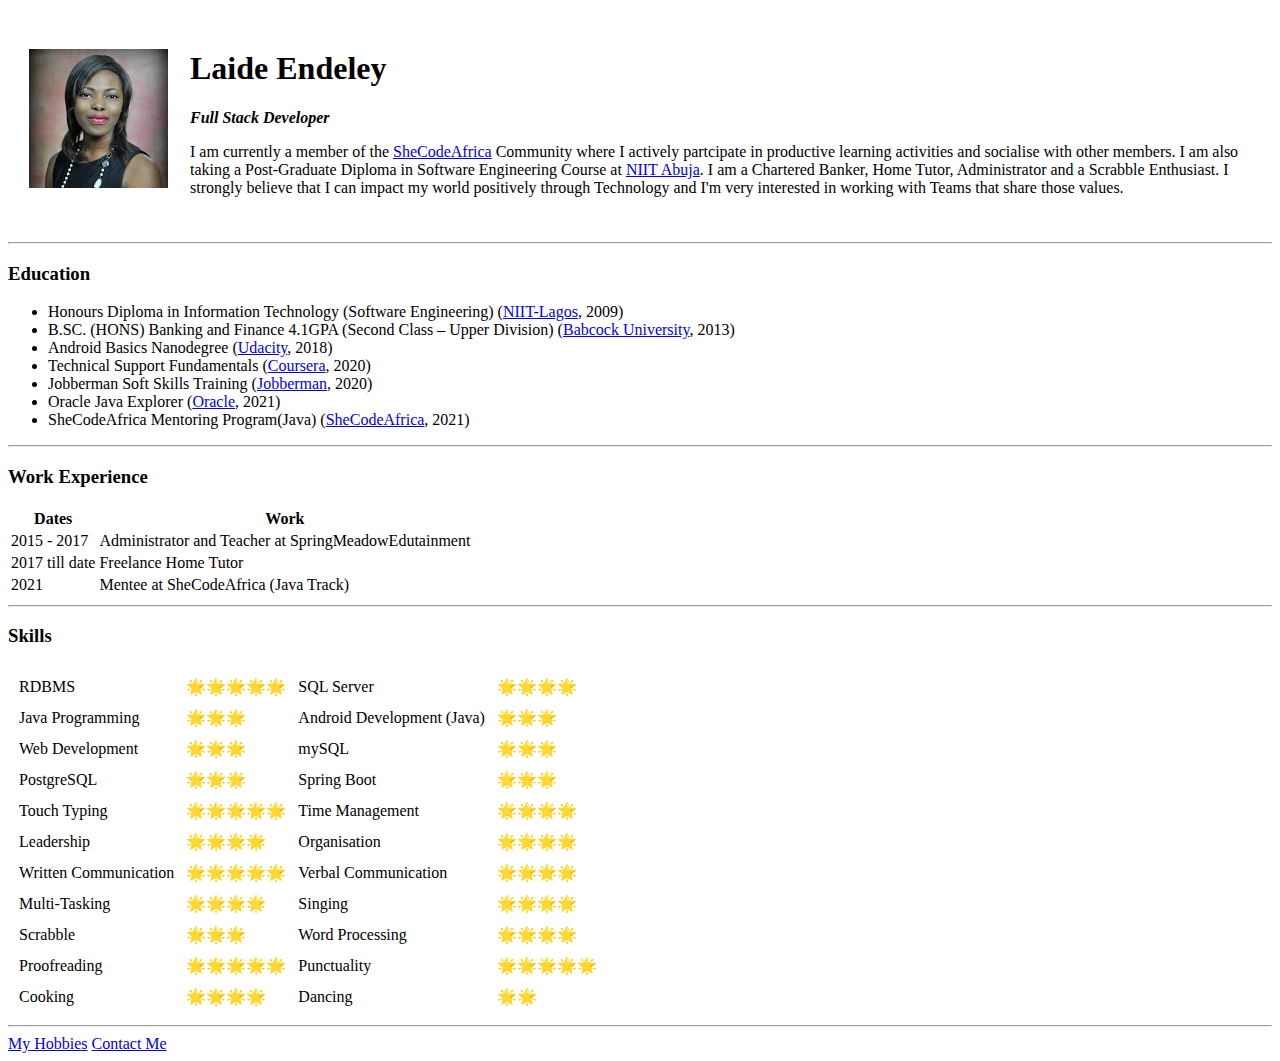
==== index.html @ f470baea "Added initial resume website files" ====
<!DOCTYPE html>
<html lang="en">

<head>
    <meta charset="UTF-8">
    <meta http-equiv="X-UA-Compatible" content="IE=edge">
    <meta name="viewport" content="width=device-width, initial-scale=1.0">
    <meta
        description="This is Laide Endeley's Personal Website where you can find relevant and up-to-date information about her.">
    <meta author="Laide Endeley">
    <title>Laide's Personal Site</title>
</head>

<body>
    <table cellspacing="20px">
        <tr>
            <td><img src="images/laide-profile-picture.jpeg" alt="laide profile picture"></td>
            <td><h1>Laide Endeley</h1>
                <!-- It's better to use <em> instead of <i> for italicising text
                    because <em> confers more meaning. Also, it's better to use <strong> instead of <b> (bold). -->
                <p><strong><em>Full Stack Developer</em></strong></p>
                <p>I am currently a member of the <a href="https://www.shecodeafrica.org/">SheCodeAfrica</a> Community where I
                    actively partcipate in productive learning activities and socialise with other members. I am also taking a
                    Post-Graduate Diploma in Software Engineering Course at <a href="https://niitabuja.com/">NIIT Abuja</a>. I am a
                    Chartered Banker, Home Tutor, Administrator and a Scrabble Enthusiast. I strongly believe that I can impact my
                    world positively through Technology and I'm very interested in working with Teams that share those values.</p>
                </td>
        </tr>
    </table>
    <hr>
    <h3>Education</h3>
    <ul>
        <li>Honours Diploma in Information Technology (Software Engineering) (<a
                href="https://niitfortesoft.com/">NIIT-Lagos</a>, 2009)</li>
        <li>B.SC. (HONS) Banking and Finance 4.1GPA (Second Class – Upper Division) (<a
                href="https://babcock.edu.ng/">Babcock University</a>, 2013)</li>
        <li>Android Basics Nanodegree (<a href="https://www.udacity.com/">Udacity</a>, 2018)</li>
        <li>Technical Support Fundamentals (<a href="https://www.coursera.org/">Coursera</a>, 2020)</li>
        <li>Jobberman Soft Skills Training (<a href="https://www.jobberman.com/">Jobberman</a>, 2020)</li>
        <li>Oracle Java Explorer (<a
                href="https://learn.oracle.com/ols/learning-path/java-explorer/40805/79726">Oracle</a>, 2021)</li>
        <li>SheCodeAfrica Mentoring Program(Java) (<a href="https://www.shecodeafrica.org/">SheCodeAfrica</a>, 2021)
        </li>
    </ul>
    <hr>
    <h3>Work Experience</h3>
    <table>
        <thead>
            <tr>
                <th>Dates</th>
                <th>Work</th>
            </tr>
        </thead>
        <tbody>
            <tr>
                <td>2015 - 2017</td>
                <td>Administrator and Teacher at SpringMeadowEdutainment</td>
            </tr>
            <tr>
                <td>2017 till date</td>
                <td>Freelance Home Tutor</td>
            </tr>
            <tr>
                <td>2021</td>
                <td>Mentee at SheCodeAfrica (Java Track)</td>
            </tr>
        </tbody>
        <tfoot></tfoot>
    </table>
    <hr>
    <h3>Skills</h3>
    <table cellspacing="10px">
        <tr>
            <td>RDBMS</td>
            <td>🌟🌟🌟🌟🌟</td>
            <td>SQL Server</td>
            <td>🌟🌟🌟🌟</td>
        </tr>
        <tr>
            <td>Java Programming</td>
            <td>🌟🌟🌟</td>
            <td>Android Development (Java)</td>
            <td>🌟🌟🌟</td>
        </tr>
        <tr>
            <td>Web Development</td>
            <td>🌟🌟🌟</td>
            <td>mySQL</td>
            <td>🌟🌟🌟</td>
        </tr>
        <tr>
            <td>PostgreSQL</td>
            <td>🌟🌟🌟</td>
            <td>Spring Boot</td>
            <td>🌟🌟🌟</td>
        </tr>
        <tr>
            <td>Touch Typing</td>
            <td>🌟🌟🌟🌟🌟</td>
            <td>Time Management</td>
            <td>🌟🌟🌟🌟</td>
        </tr>
        <tr>
            <td>Leadership</td>
            <td>🌟🌟🌟🌟</td>
            <td>Organisation</td>
            <td>🌟🌟🌟🌟</td>
        </tr>
        <tr>
            <td>Written Communication</td>
            <td>🌟🌟🌟🌟🌟</td>
            <td>Verbal Communication</td>
            <td>🌟🌟🌟🌟</td>
        </tr>
        <tr>
            <td>Multi-Tasking</td>
            <td>🌟🌟🌟🌟</td>
            <td>Singing</td>
            <td>🌟🌟🌟🌟</td>
        </tr>
        <tr>
            <td>Scrabble</td>
            <td>🌟🌟🌟</td>
            <td>Word Processing</td>
            <td>🌟🌟🌟🌟</td>
        </tr>
        <tr>
            <td>Proofreading</td>
            <td>🌟🌟🌟🌟🌟</td>
            <td>Punctuality</td>
            <td>🌟🌟🌟🌟🌟</td>
        </tr>
        <tr>
            <td>Cooking</td>
            <td>🌟🌟🌟🌟</td>
            <td>Dancing</td>
            <td>🌟🌟</td>
        </tr>
    </table>
    <hr>
    <!-- the download attribute makes this link automatically downloaded. it doesnt work :( -->
    <a href="hobbies.html">My Hobbies</a>
    <a href="contact-me.html">Contact Me</a>
</body>

</html>
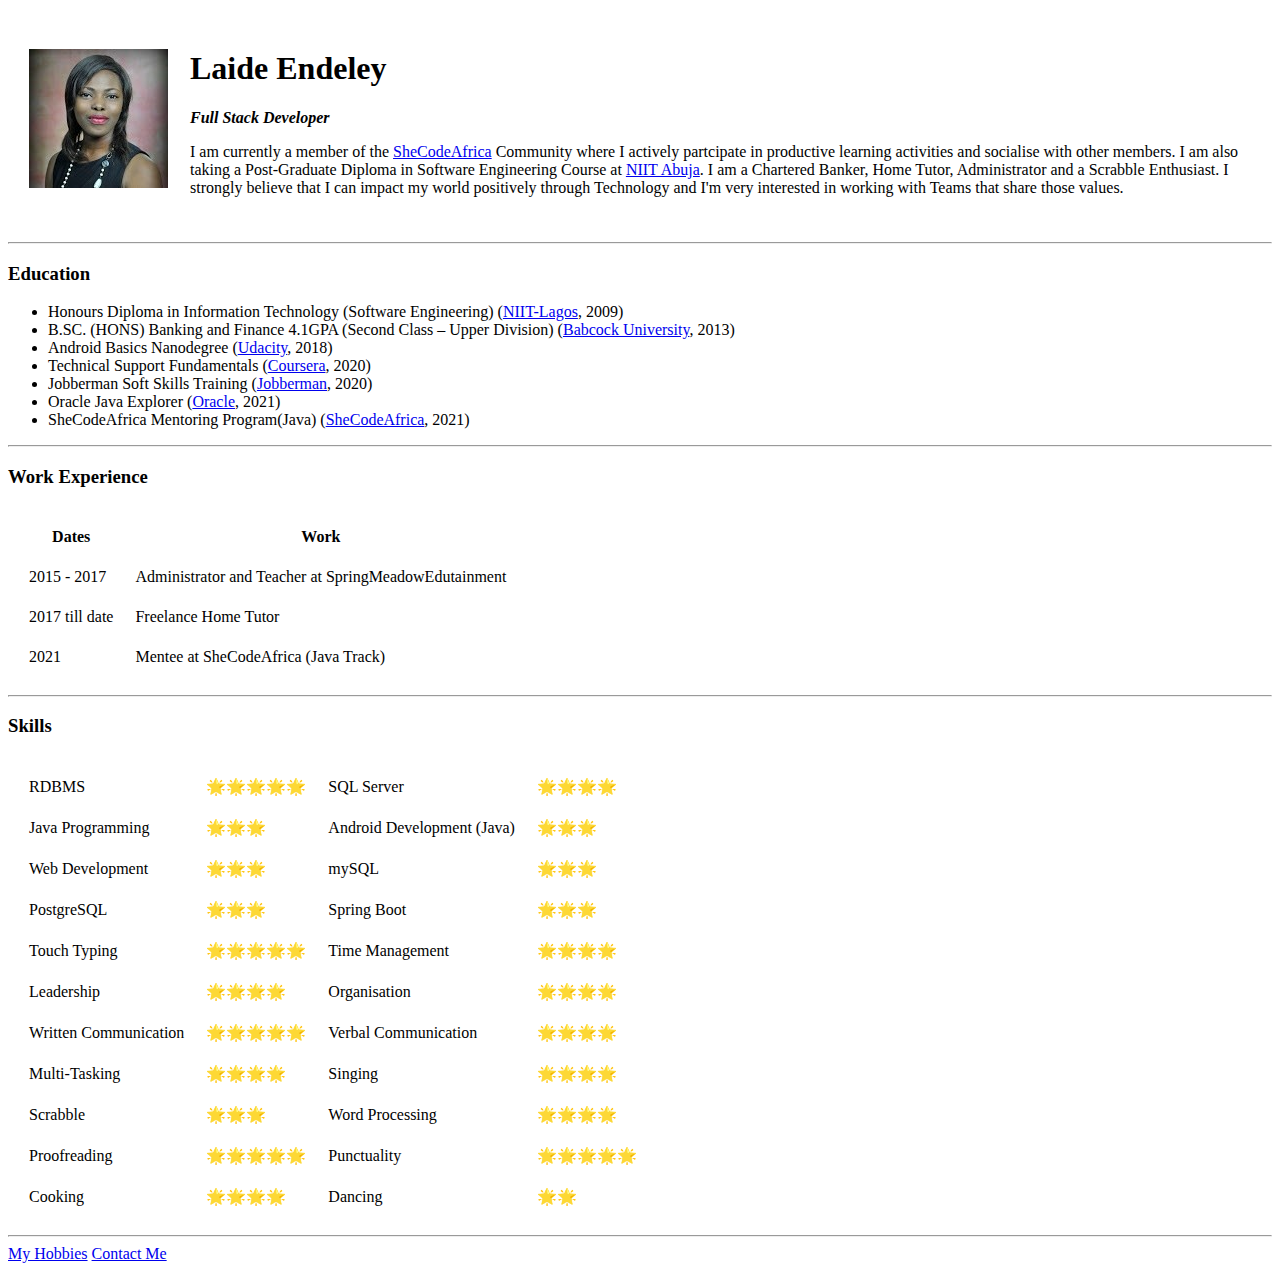
==== commit 312f98eb: "Made slight change to tables on homepage" ====
--- a/index.html
+++ b/index.html
@@ -44,7 +44,7 @@
     </ul>
     <hr>
     <h3>Work Experience</h3>
-    <table>
+    <table cellspacing="20px">
         <thead>
             <tr>
                 <th>Dates</th>
@@ -69,7 +69,7 @@
     </table>
     <hr>
     <h3>Skills</h3>
-    <table cellspacing="10px">
+    <table cellspacing="20px">
         <tr>
             <td>RDBMS</td>
             <td>🌟🌟🌟🌟🌟</td>
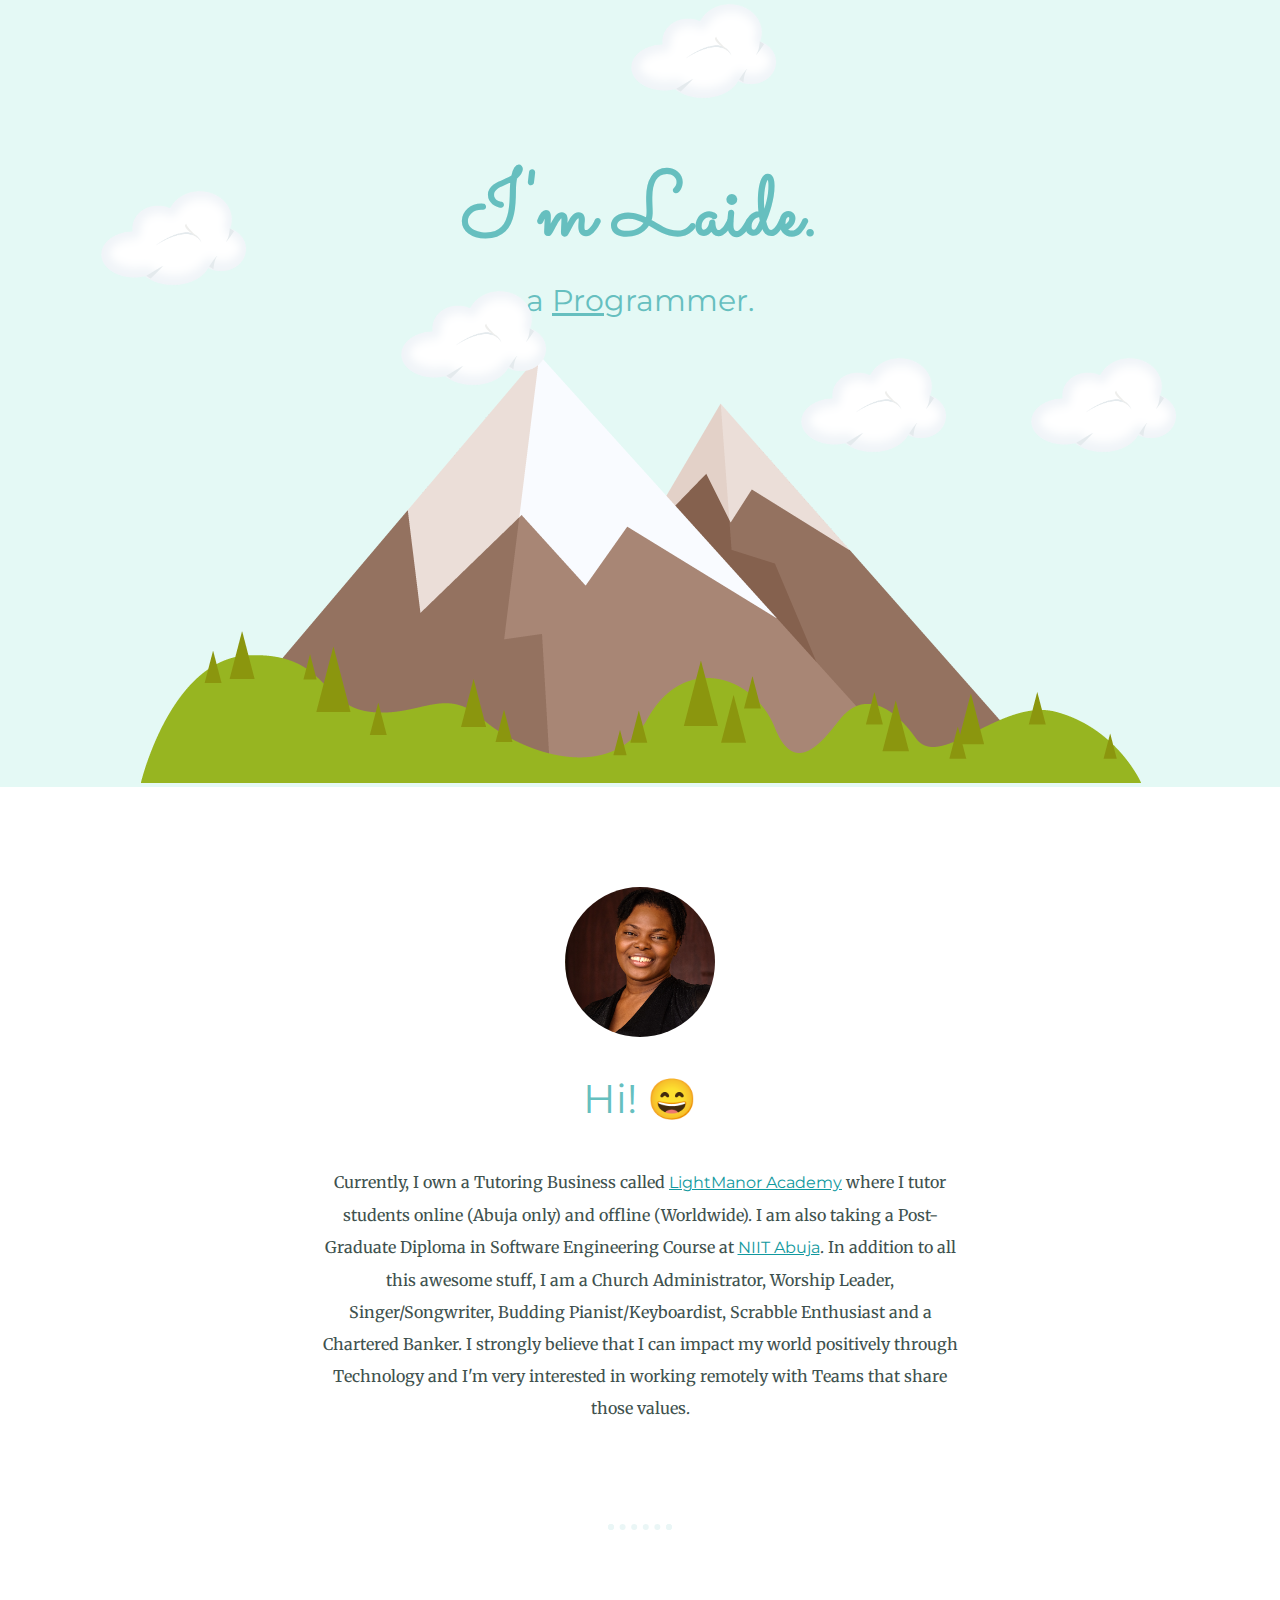
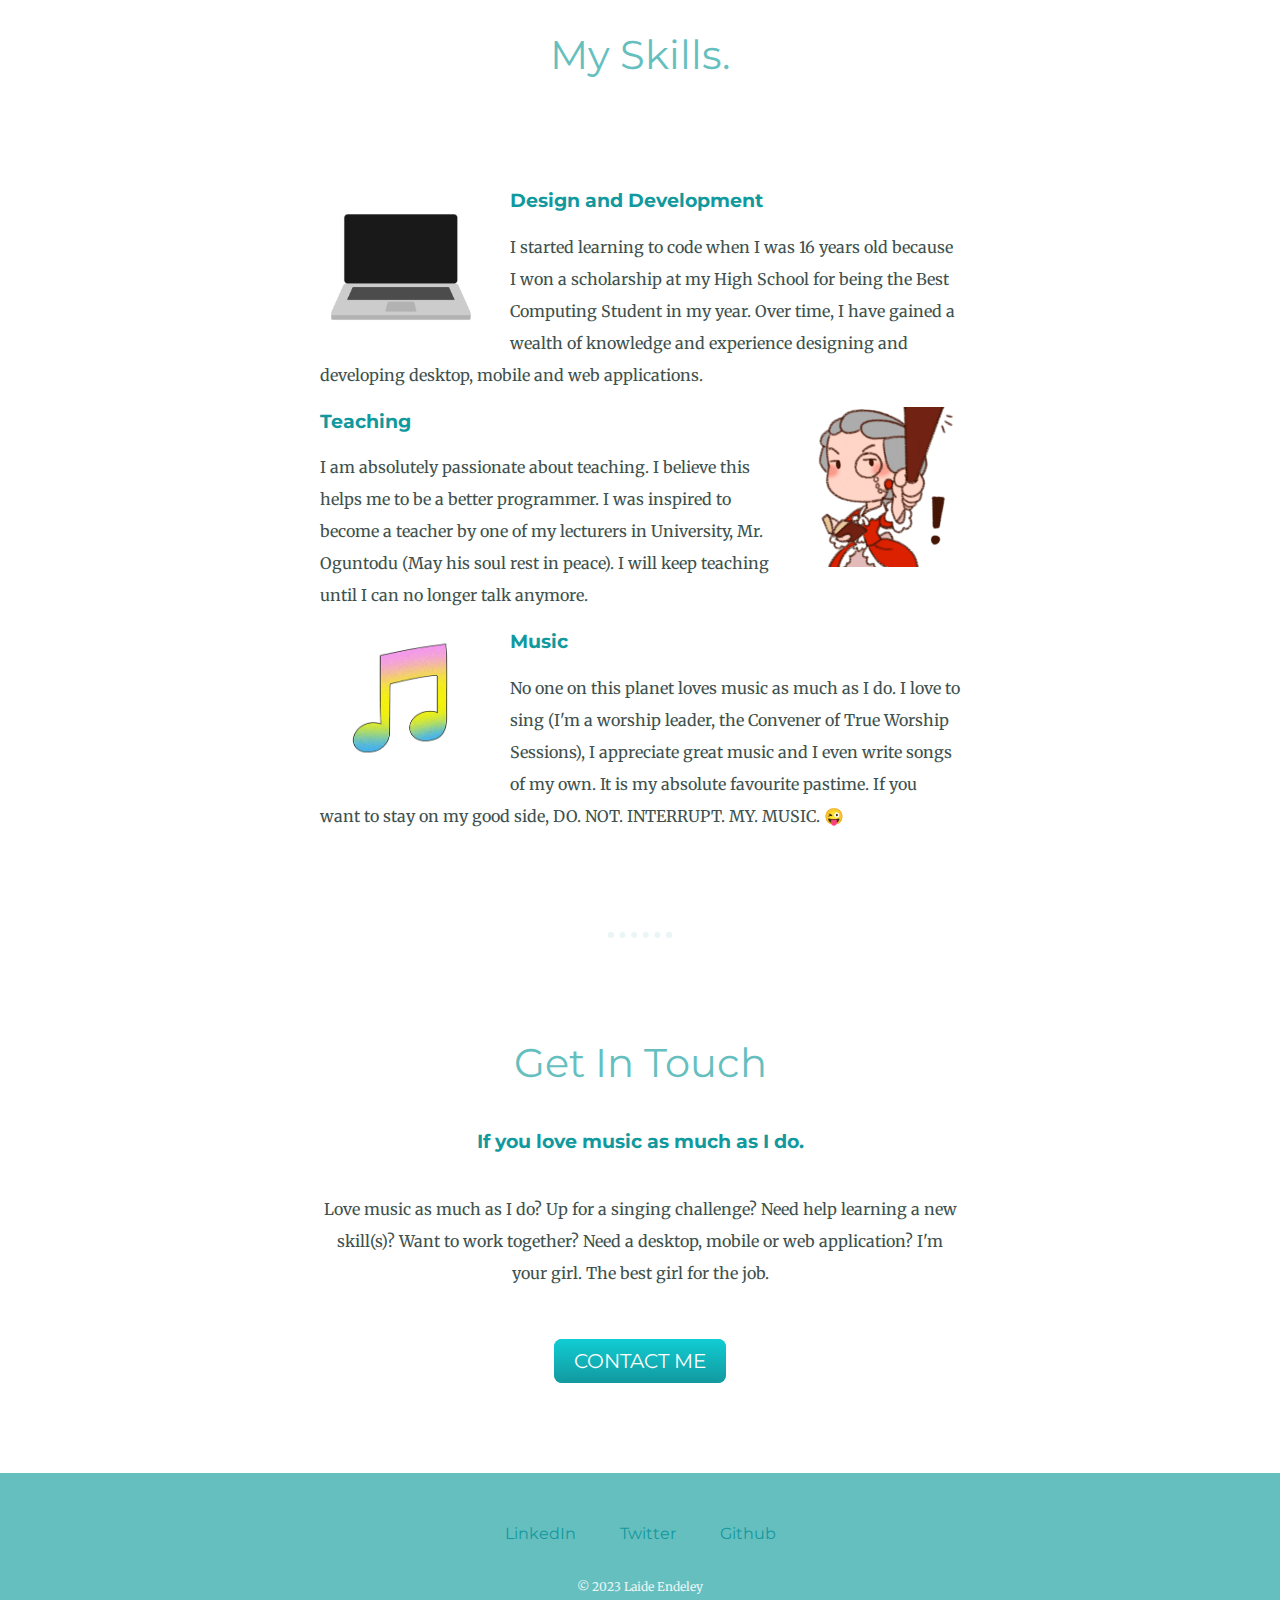
==== commit 1a043e7c: "Add files via upload" ====
--- a/index.html
+++ b/index.html
@@ -1,146 +1,62 @@
 <!DOCTYPE html>
 <html lang="en">
-
 <head>
     <meta charset="UTF-8">
     <meta http-equiv="X-UA-Compatible" content="IE=edge">
     <meta name="viewport" content="width=device-width, initial-scale=1.0">
-    <meta
-        description="This is Laide Endeley's Personal Website where you can find relevant and up-to-date information about her.">
-    <meta author="Laide Endeley">
-    <title>Laide's Personal Site</title>
+    <title>Laide Endeley</title>
+    <link rel="stylesheet" href="css/styles.css">
+    <link rel="preconnect" href="https://fonts.gstatic.com">
+    <link href="https://fonts.googleapis.com/css2?family=Merriweather&family=Montserrat&family=Sacramento&display=swap" rel="stylesheet">
+    <!-- Adding an icon using favicon -->
+    <link rel="icon" href="laide.ico">
 </head>
-
 <body>
-    <table cellspacing="20px">
-        <tr>
-            <td><img src="images/laide-profile-picture.jpeg" alt="laide profile picture"></td>
-            <td><h1>Laide Endeley</h1>
-                <!-- It's better to use <em> instead of <i> for italicising text
-                    because <em> confers more meaning. Also, it's better to use <strong> instead of <b> (bold). -->
-                <p><strong><em>Full Stack Developer</em></strong></p>
-                <p>I am currently a member of the <a href="https://www.shecodeafrica.org/">SheCodeAfrica</a> Community where I
-                    actively partcipate in productive learning activities and socialise with other members. I am also taking a
-                    Post-Graduate Diploma in Software Engineering Course at <a href="https://niitabuja.com/">NIIT Abuja</a>. I am a
-                    Chartered Banker, Home Tutor, Administrator and a Scrabble Enthusiast. I strongly believe that I can impact my
-                    world positively through Technology and I'm very interested in working with Teams that share those values.</p>
-                </td>
-        </tr>
-    </table>
-    <hr>
-    <h3>Education</h3>
-    <ul>
-        <li>Honours Diploma in Information Technology (Software Engineering) (<a
-                href="https://niitfortesoft.com/">NIIT-Lagos</a>, 2009)</li>
-        <li>B.SC. (HONS) Banking and Finance 4.1GPA (Second Class – Upper Division) (<a
-                href="https://babcock.edu.ng/">Babcock University</a>, 2013)</li>
-        <li>Android Basics Nanodegree (<a href="https://www.udacity.com/">Udacity</a>, 2018)</li>
-        <li>Technical Support Fundamentals (<a href="https://www.coursera.org/">Coursera</a>, 2020)</li>
-        <li>Jobberman Soft Skills Training (<a href="https://www.jobberman.com/">Jobberman</a>, 2020)</li>
-        <li>Oracle Java Explorer (<a
-                href="https://learn.oracle.com/ols/learning-path/java-explorer/40805/79726">Oracle</a>, 2021)</li>
-        <li>SheCodeAfrica Mentoring Program(Java) (<a href="https://www.shecodeafrica.org/">SheCodeAfrica</a>, 2021)
-        </li>
-    </ul>
-    <hr>
-    <h3>Work Experience</h3>
-    <table cellspacing="20px">
-        <thead>
-            <tr>
-                <th>Dates</th>
-                <th>Work</th>
-            </tr>
-        </thead>
-        <tbody>
-            <tr>
-                <td>2015 - 2017</td>
-                <td>Administrator and Teacher at SpringMeadowEdutainment</td>
-            </tr>
-            <tr>
-                <td>2017 till date</td>
-                <td>Freelance Home Tutor</td>
-            </tr>
-            <tr>
-                <td>2021</td>
-                <td>Mentee at SheCodeAfrica (Java Track)</td>
-            </tr>
-        </tbody>
-        <tfoot></tfoot>
-    </table>
-    <hr>
-    <h3>Skills</h3>
-    <table cellspacing="20px">
-        <tr>
-            <td>RDBMS</td>
-            <td>🌟🌟🌟🌟🌟</td>
-            <td>SQL Server</td>
-            <td>🌟🌟🌟🌟</td>
-        </tr>
-        <tr>
-            <td>Java Programming</td>
-            <td>🌟🌟🌟</td>
-            <td>Android Development (Java)</td>
-            <td>🌟🌟🌟</td>
-        </tr>
-        <tr>
-            <td>Web Development</td>
-            <td>🌟🌟🌟</td>
-            <td>mySQL</td>
-            <td>🌟🌟🌟</td>
-        </tr>
-        <tr>
-            <td>PostgreSQL</td>
-            <td>🌟🌟🌟</td>
-            <td>Spring Boot</td>
-            <td>🌟🌟🌟</td>
-        </tr>
-        <tr>
-            <td>Touch Typing</td>
-            <td>🌟🌟🌟🌟🌟</td>
-            <td>Time Management</td>
-            <td>🌟🌟🌟🌟</td>
-        </tr>
-        <tr>
-            <td>Leadership</td>
-            <td>🌟🌟🌟🌟</td>
-            <td>Organisation</td>
-            <td>🌟🌟🌟🌟</td>
-        </tr>
-        <tr>
-            <td>Written Communication</td>
-            <td>🌟🌟🌟🌟🌟</td>
-            <td>Verbal Communication</td>
-            <td>🌟🌟🌟🌟</td>
-        </tr>
-        <tr>
-            <td>Multi-Tasking</td>
-            <td>🌟🌟🌟🌟</td>
-            <td>Singing</td>
-            <td>🌟🌟🌟🌟</td>
-        </tr>
-        <tr>
-            <td>Scrabble</td>
-            <td>🌟🌟🌟</td>
-            <td>Word Processing</td>
-            <td>🌟🌟🌟🌟</td>
-        </tr>
-        <tr>
-            <td>Proofreading</td>
-            <td>🌟🌟🌟🌟🌟</td>
-            <td>Punctuality</td>
-            <td>🌟🌟🌟🌟🌟</td>
-        </tr>
-        <tr>
-            <td>Cooking</td>
-            <td>🌟🌟🌟🌟</td>
-            <td>Dancing</td>
-            <td>🌟🌟</td>
-        </tr>
-    </table>
-    <hr>
-    <!-- the download attribute makes this link automatically downloaded. it doesnt work :( -->
-    <a href="hobbies.html">My Hobbies</a>
-    <a href="contact-me.html">Contact Me</a>
+    <!-- A div is simply a content division element that allows you to manage content separately -->
+    <div class="top-container">
+        <img class="top-cloud" src="images/cloud.png" alt="cloud image" width="150px" height="100px">
+        <h1 style="margin-bottom: 0;">I'm Laide.</h1>
+    <h2 style="font-size: 30px; margin-top: 0;">a <span><u>Pro</u></span>grammer.</h2>
+    <img class="bottom-cloud" src="images/cloud.png" alt="cloud image" width="150px" height="100px">
+    <img class="extra-cloud1" src="images/cloud.png" alt="cloud image" width="150px" height="100px">
+    <img class="extra-cloud2" src="images/cloud.png" alt="cloud image" width="150px" height="100px">
+    <img class="extra-cloud3" src="images/cloud.png" alt="cloud image" width="150px" height="100px">
+    <img src="images/mountain.png" >
+    </div>
+    <div class="middle-container">
+        <div>
+            <img class="profile-picture" src="images/laide-picture.jpg" alt="Laide's Profile Picture" width="150px" height="150px">
+            <h2>Hi! &#128516</h2>
+            <p class="intro">Currently, I own a Tutoring Business called <a href="https://www.instagram.com/lightmanor_acad/">LightManor Academy</a> where I tutor students online (Abuja only) and offline (Worldwide). I am also taking a Post-Graduate Diploma in Software Engineering Course at <a href="https://niitabuja.com/">NIIT Abuja</a>. In addition to all this awesome stuff, I am a Church Administrator, Worship Leader, Singer/Songwriter, Budding Pianist/Keyboardist, Scrabble Enthusiast and a Chartered Banker. I strongly believe that I can impact my world positively through Technology and I'm very interested in working remotely with Teams that share those values.</p>
+        </div>
+        <hr>
+        <div class="skills">
+            <h2>My Skills.</h2>
+                <div class="skill-row">
+                    <img class="coding-img" src="images/programming.gif" alt="animated laptop">
+                    <h3>Design and Development</h3>
+                    <p>I started learning to code when I was 16 years old because I won a scholarship at my High School for being the Best Computing Student in my year. Over time, I have gained a wealth of knowledge and experience designing and developing desktop, mobile and web applications.</p>
+                    <img class="teaching-img" src="images/teaching.gif" alt="animated teacher">
+                    <h3>Teaching</h3>
+                    <p>I am absolutely passionate about teaching. I believe this helps me to be a better programmer. I was inspired to become a teacher by one of my lecturers in University, Mr. Oguntodu (May his soul rest in peace). I will keep teaching until I can no longer talk anymore.</p>
+                    <img class="music-img" src="images/music.gif" alt="animated musical note">
+                    <h3>Music</h3>
+                    <p>No one on this planet loves music as much as I do. I love to sing (I'm a worship leader, the Convener of True Worship Sessions), I appreciate great music and I even write songs of my own. It is my absolute favourite pastime. If you want to stay on my good side, DO. NOT. INTERRUPT. MY. MUSIC. &#128540</p>
+                </div>
+        </div>
+        <hr>
+        <div class="contact-me">
+            <h2>Get In Touch</h2>
+            <h3>If you love music as much as I do.</h3>
+            <p class="contact-message">Love music as much as I do? Up for a singing challenge? Need help learning a new skill(s)? Want to work together? Need a desktop, mobile or web application? I'm your girl. The best girl for the job.</p>
+            <a class="btn" href="mailto:endeleylaide@gmail.com">CONTACT ME</a>
+        </div>
+    </div>
+    <div class="bottom-container">
+        <a class="footer-link" href="https://ng.linkedin.com/in/olayide-majoyeogbe-704b1128">LinkedIn</a>
+        <a class="footer-link" href="https://www.twitter.com/bondress">Twitter</a>
+        <a class="footer-link" href="https:/www.github.com/bondress">Github</a>
+        <p class="copyright">© 2023 Laide Endeley</p>
+    </div>
 </body>
-
 </html>--- a/css/styles.css
+++ b/css/styles.css
@@ -0,0 +1,212 @@
+body{
+    color: #40514E;
+    margin: 0;
+    text-align: center;
+    font-family: 'Merriweather', serif;
+}
+
+div{
+    margin: 0;
+}
+
+h1{
+    color: #66BFBF;
+    margin: 50px auto 0 auto;
+    font-family: 'Sacramento', cursive;
+    font-size: 5.625rem;
+    /* The preferred way to define line height
+    is to use values without dimensions 
+    e.g. line-height: 2;
+    */
+    /* 16px = 1em = 100% as regards font size 
+        pixels are static, others are not.
+        choose wisely.
+        rem means root em and it's better to 
+        use this in the event that the body 
+        element has a different font size.
+        rem is the most adaptable and least error prone.
+    */
+}
+
+h2{
+    color: #66BFBF;
+    font-family: 'Montserrat', sans-serif;
+    font-size: 2.5rem;
+    font-weight: normal;
+    padding-bottom: 10px;
+}
+
+h3{
+    color: #11999E;
+    font-family: 'Montserrat', sans-serif;
+}
+
+a{
+    color: #11999E;
+    font-family: 'Montserrat', sans-serif;
+    margin: 10px 20px;
+    text-decoration: none;
+}
+
+a:hover{
+    color: #EAF6F6;
+}
+
+.intro>a{
+    color: #11999E;
+    font-family: 'Montserrat', sans-serif;
+    margin: 0;
+    text-decoration: underline;
+}
+
+.profile-picture{
+    border-radius: 100%;
+}
+
+.top-container{
+    background-color: #E4F9F5;
+    position: relative;
+    padding-top: 100px;
+}
+
+.middle-container{
+    margin: 100px 0;
+}
+
+.bottom-container{
+    background-color: #66BFBF;
+    padding: 50px 0 20px;
+}
+
+.div1{
+    height: 200px;
+    width: 200px;
+    background-color: red;
+    display: inline-block;
+    position: absolute;
+    left: 400px;
+}
+
+.div2{
+    height: 200px;
+    width: 200px;
+    background-color: yellow;
+    display: inline-block;
+    position:absolute;
+    left: 0px;
+}
+
+.div3{
+    height: 200px;
+    width: 200px;
+    background-color: blue;
+    display: inline-block;
+    position: absolute;
+    left: 200px;
+}
+
+.top-cloud{
+    position: absolute;
+    right: 500px;
+    top: 0px;
+}
+
+.bottom-cloud{
+    position: absolute;
+    left: 400px;
+    bottom: 400px;
+}
+
+.extra-cloud1{
+    position: absolute;
+    left: 800px;
+}
+
+.extra-cloud2{
+    position: absolute;
+    right: 100px;
+}
+
+.extra-cloud3{
+    position: absolute;
+    left: 100px;
+    bottom: 500px;
+}
+
+hr{
+    border: dotted #EAF6F6 6px;
+    border-bottom: none;
+    width: 4%;
+    margin: 100px auto 100px auto;
+}
+
+.intro{
+    width: 50%;
+    margin: auto;
+}
+
+.skill-row{
+    text-align: left;
+    width: 50%;
+    margin: 100px auto 100px auto;
+}
+
+.coding-img{
+    width: 25%;
+    float: left;
+    margin-right: 30px;
+}
+
+p{  
+    line-height: 2;
+}
+
+.teaching-img{
+    width: 25%;
+    float: right;
+    margin-left: 30px;
+}
+
+.music-img{
+    width: 25%;
+    float: left;
+    margin-right: 30px;
+}
+
+.contact-message{
+    width: 50%;
+    margin: 40px auto 60px;
+}
+
+.btn {
+    background: #11cdd4;
+    background-image: -webkit-linear-gradient(top, #11cdd4, #11999e);
+    background-image: -moz-linear-gradient(top, #11cdd4, #11999e);
+    background-image: -ms-linear-gradient(top, #11cdd4, #11999e);
+    background-image: -o-linear-gradient(top, #11cdd4, #11999e);
+    background-image: linear-gradient(to bottom, #11cdd4, #11999e);
+    -webkit-border-radius: 8;
+    -moz-border-radius: 8;
+    border-radius: 8px;
+    font-family: 'Montserrat', sans-serif;
+    color: #ffffff;
+    font-size: 20px;
+    padding: 10px 20px 10px 20px;
+    text-decoration: none;
+  }
+  
+  .btn:hover {
+    background: #30e3cb;
+    background-image: -webkit-linear-gradient(top, #30e3cb, #2bc4ad);
+    background-image: -moz-linear-gradient(top, #30e3cb, #2bc4ad);
+    background-image: -ms-linear-gradient(top, #30e3cb, #2bc4ad);
+    background-image: -o-linear-gradient(top, #30e3cb, #2bc4ad);
+    background-image: linear-gradient(to bottom, #30e3cb, #2bc4ad);
+    text-decoration: none;
+  }
+
+  .copyright{
+      color: #EAF6F6;
+      font-size: 0.75rem;
+      padding: 20px 0;
+  }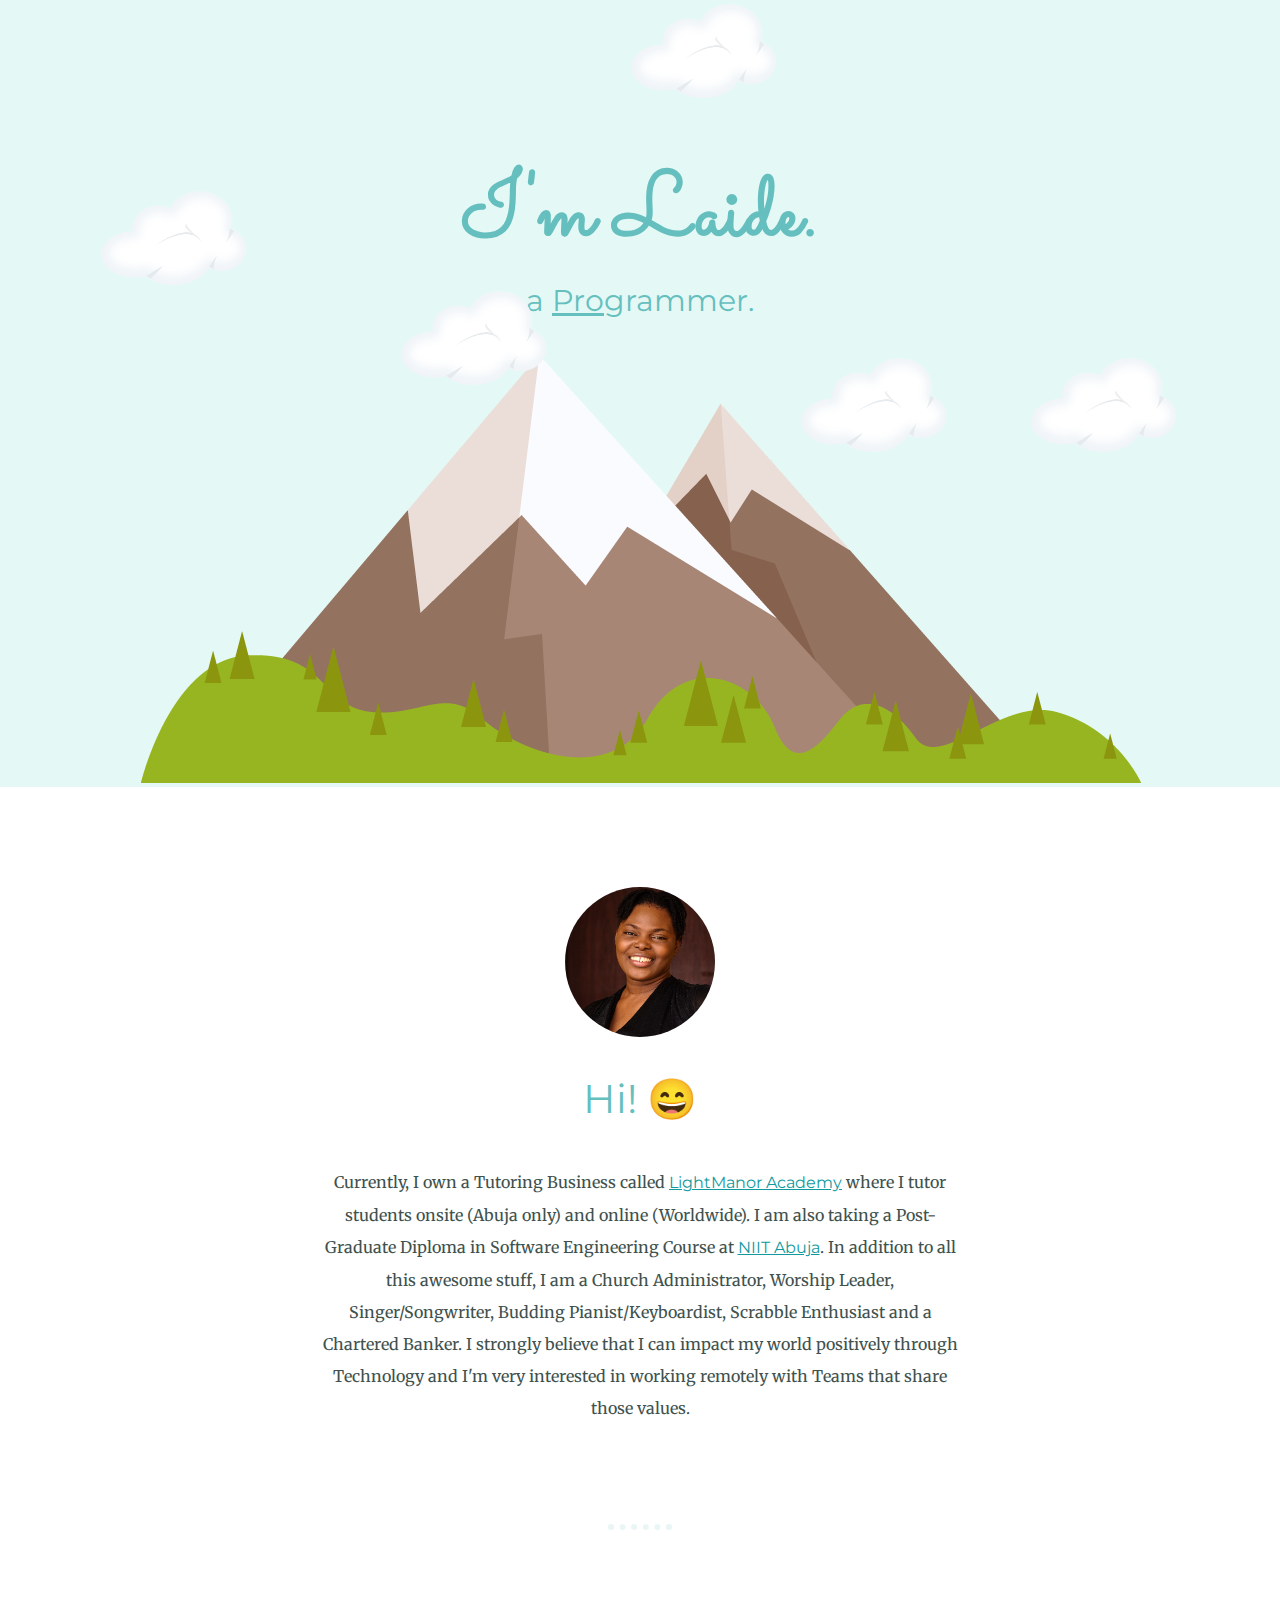
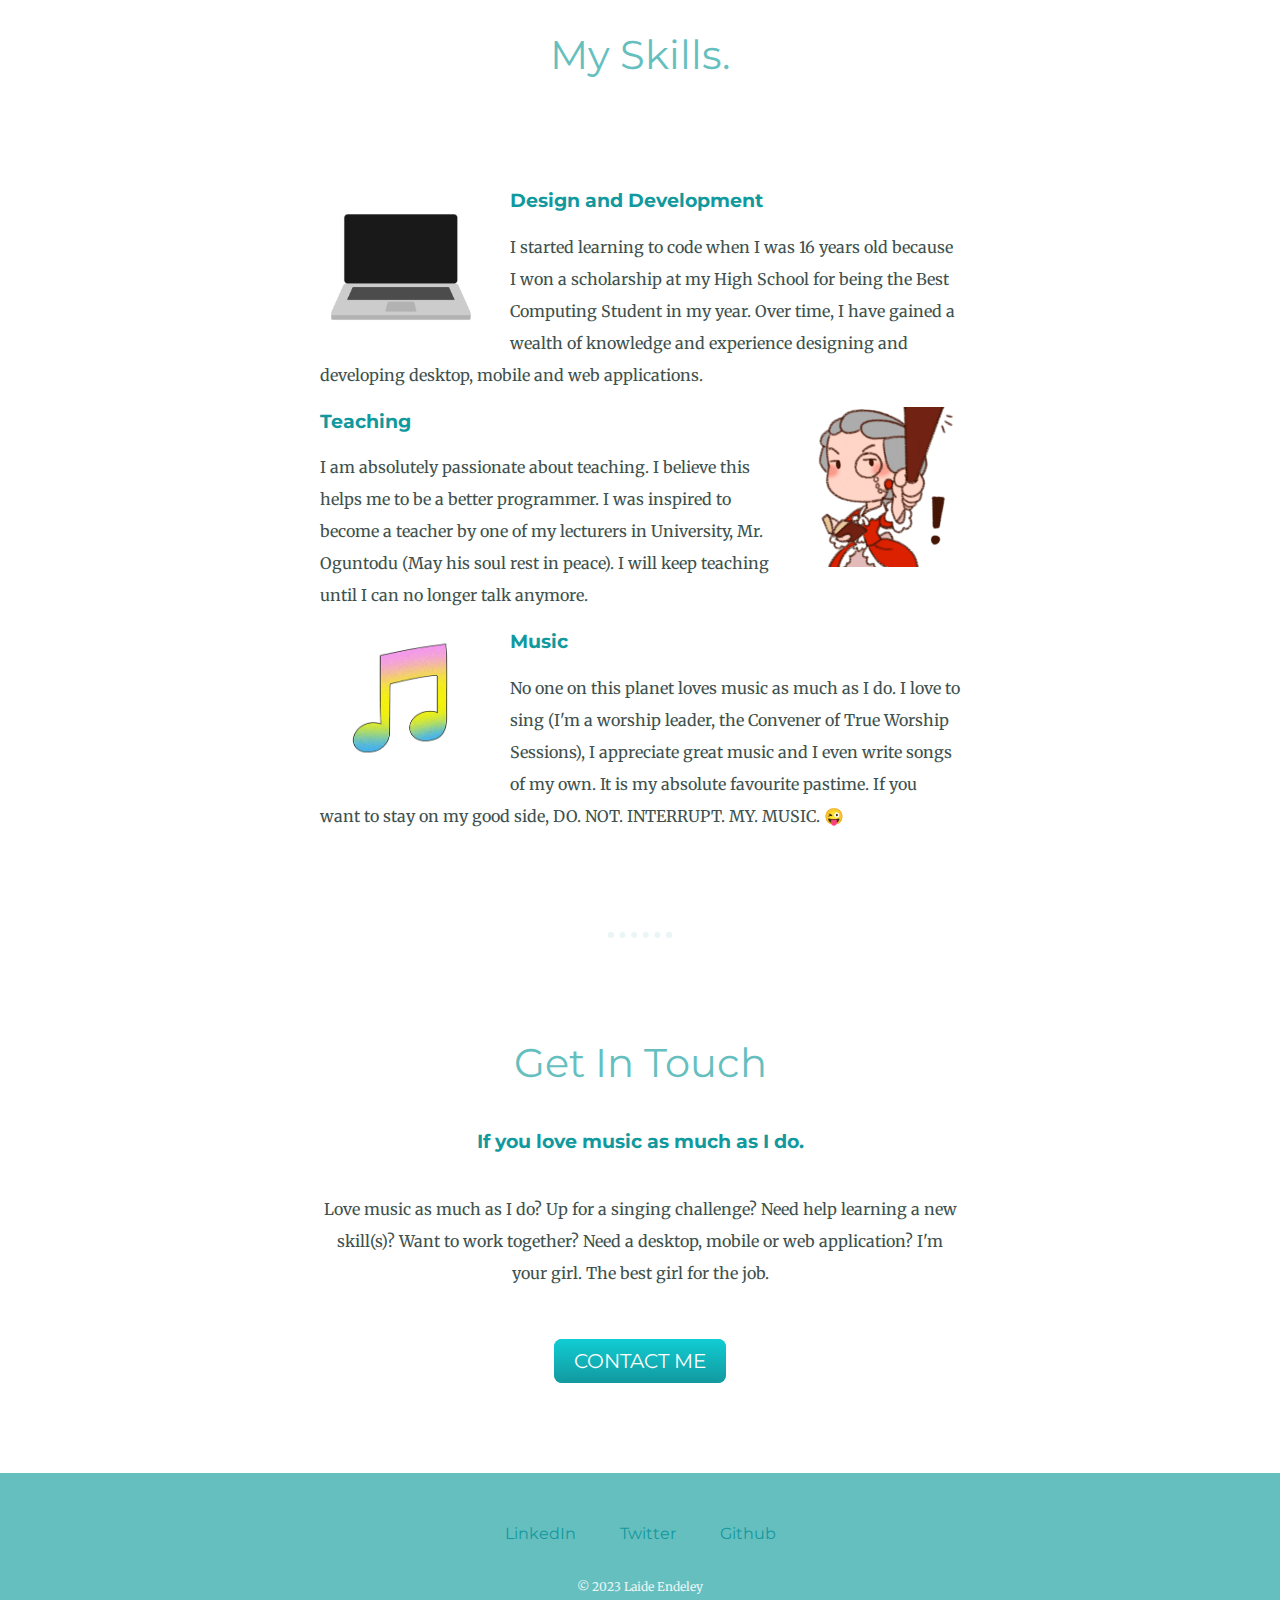
==== commit 785c548e: "Update index.html" ====
--- a/index.html
+++ b/index.html
@@ -27,7 +27,7 @@
         <div>
             <img class="profile-picture" src="images/laide-picture.jpg" alt="Laide's Profile Picture" width="150px" height="150px">
             <h2>Hi! &#128516</h2>
-            <p class="intro">Currently, I own a Tutoring Business called <a href="https://www.instagram.com/lightmanor_acad/">LightManor Academy</a> where I tutor students online (Abuja only) and offline (Worldwide). I am also taking a Post-Graduate Diploma in Software Engineering Course at <a href="https://niitabuja.com/">NIIT Abuja</a>. In addition to all this awesome stuff, I am a Church Administrator, Worship Leader, Singer/Songwriter, Budding Pianist/Keyboardist, Scrabble Enthusiast and a Chartered Banker. I strongly believe that I can impact my world positively through Technology and I'm very interested in working remotely with Teams that share those values.</p>
+            <p class="intro">Currently, I own a Tutoring Business called <a href="https://www.instagram.com/lightmanor_acad/">LightManor Academy</a> where I tutor students onsite (Abuja only) and online (Worldwide). I am also taking a Post-Graduate Diploma in Software Engineering Course at <a href="https://niitabuja.com/">NIIT Abuja</a>. In addition to all this awesome stuff, I am a Church Administrator, Worship Leader, Singer/Songwriter, Budding Pianist/Keyboardist, Scrabble Enthusiast and a Chartered Banker. I strongly believe that I can impact my world positively through Technology and I'm very interested in working remotely with Teams that share those values.</p>
         </div>
         <hr>
         <div class="skills">
@@ -59,4 +59,4 @@
         <p class="copyright">© 2023 Laide Endeley</p>
     </div>
 </body>
-</html>+</html>
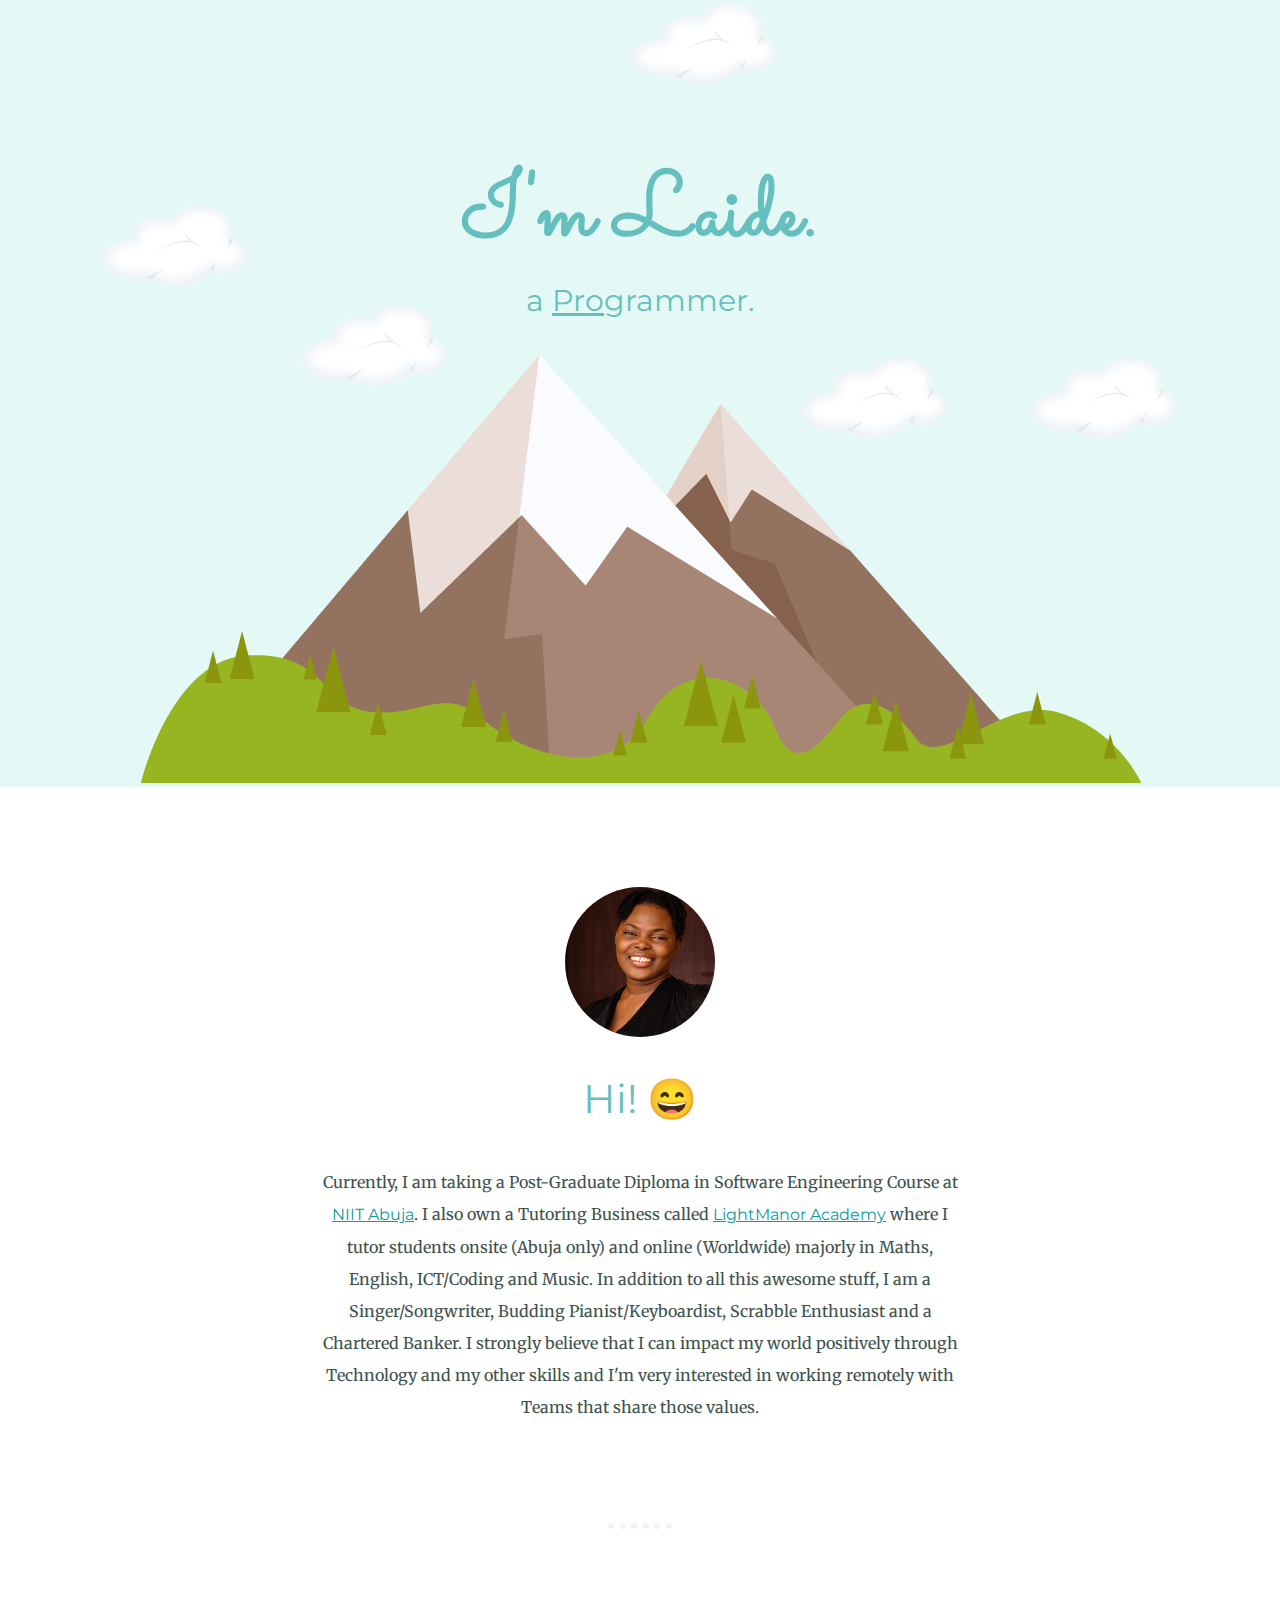
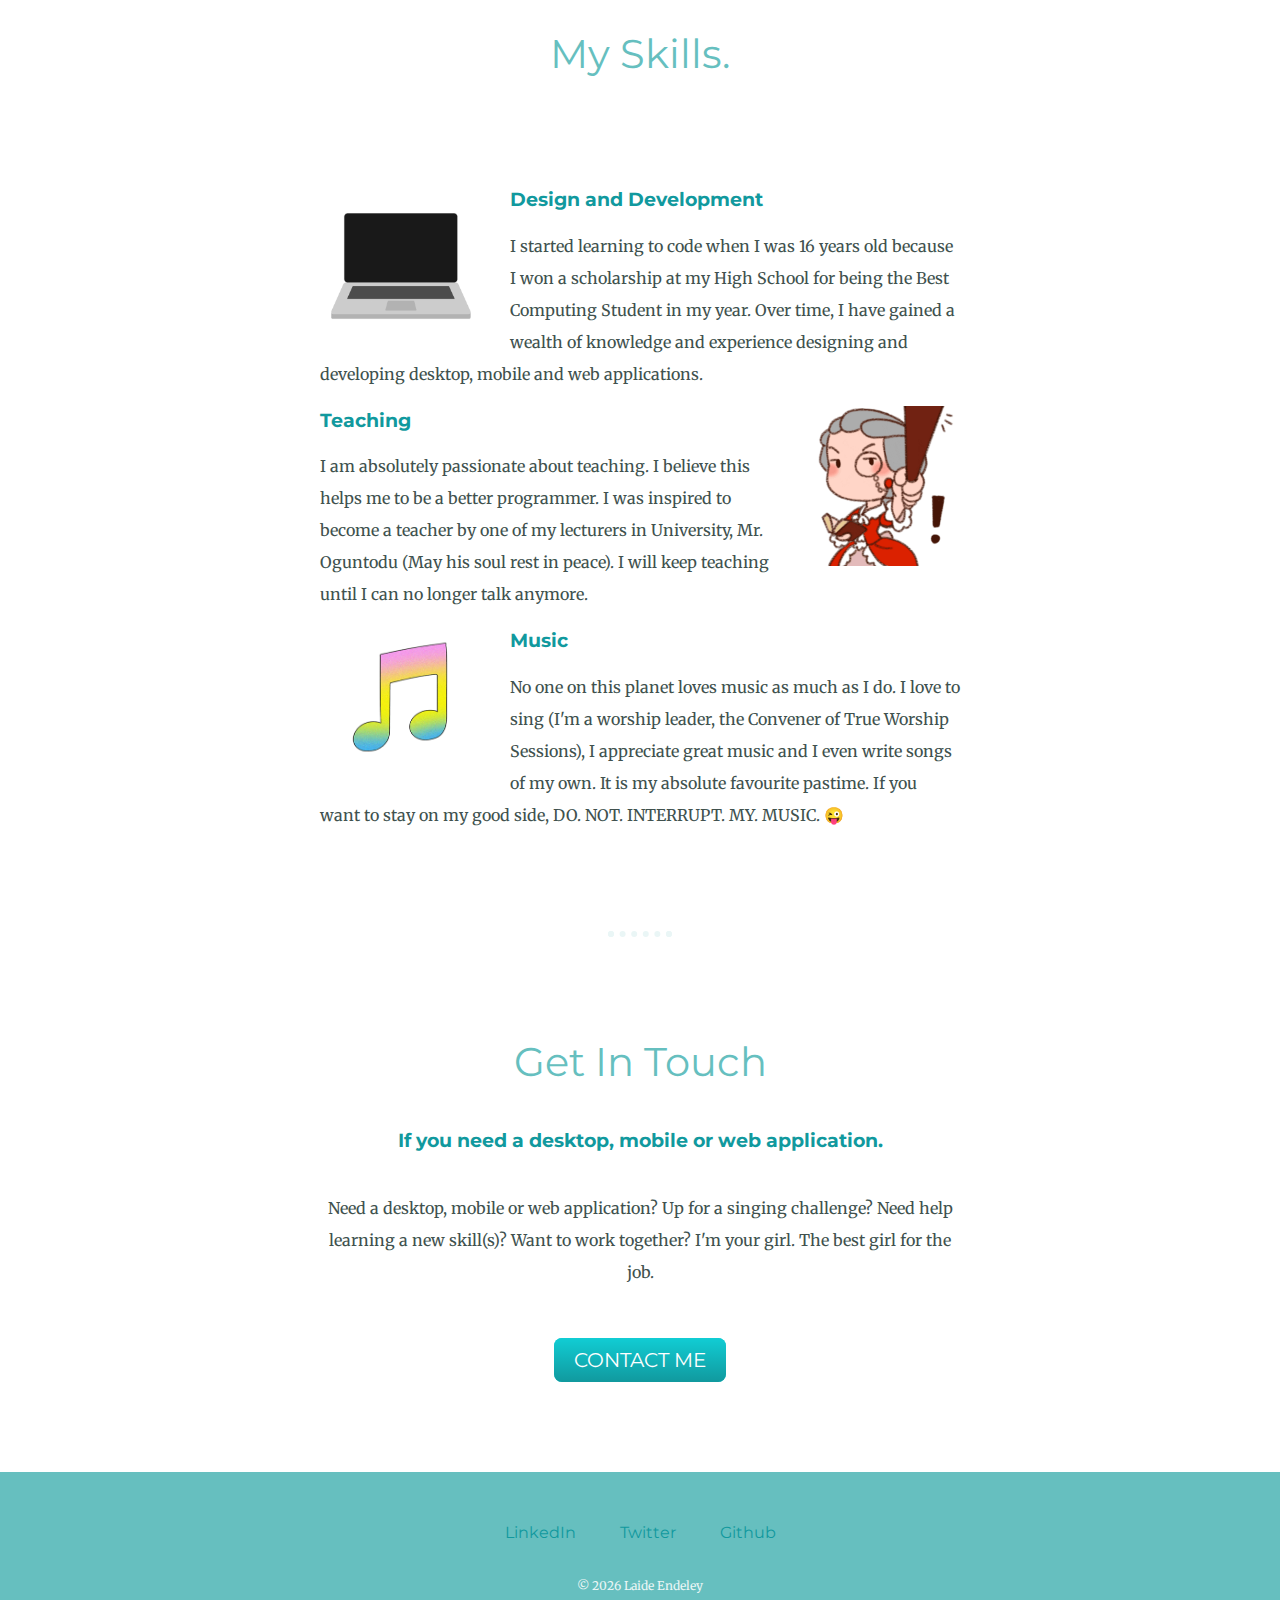
==== commit 017a7793: "Add files via upload" ====
--- a/index.html
+++ b/index.html
@@ -10,6 +10,7 @@
     <link href="https://fonts.googleapis.com/css2?family=Merriweather&family=Montserrat&family=Sacramento&display=swap" rel="stylesheet">
     <!-- Adding an icon using favicon -->
     <link rel="icon" href="laide.ico">
+    <script src="./js/script.js" defer></script>
 </head>
 <body>
     <!-- A div is simply a content division element that allows you to manage content separately -->
@@ -27,7 +28,7 @@
         <div>
             <img class="profile-picture" src="images/laide-picture.jpg" alt="Laide's Profile Picture" width="150px" height="150px">
             <h2>Hi! &#128516</h2>
-            <p class="intro">Currently, I own a Tutoring Business called <a href="https://www.instagram.com/lightmanor_acad/">LightManor Academy</a> where I tutor students onsite (Abuja only) and online (Worldwide). I am also taking a Post-Graduate Diploma in Software Engineering Course at <a href="https://niitabuja.com/">NIIT Abuja</a>. In addition to all this awesome stuff, I am a Church Administrator, Worship Leader, Singer/Songwriter, Budding Pianist/Keyboardist, Scrabble Enthusiast and a Chartered Banker. I strongly believe that I can impact my world positively through Technology and I'm very interested in working remotely with Teams that share those values.</p>
+            <p class="intro">Currently, I am taking a Post-Graduate Diploma in Software Engineering Course at <a href="https://niitabuja.com/">NIIT Abuja</a>. I also own a Tutoring Business called <a href="https://www.instagram.com/lightmanor_acad/">LightManor Academy</a> where I tutor students onsite (Abuja only) and online (Worldwide) majorly in Maths, English, ICT/Coding and Music. In addition to all this awesome stuff, I am a Singer/Songwriter, Budding Pianist/Keyboardist, Scrabble Enthusiast and a Chartered Banker. I strongly believe that I can impact my world positively through Technology and my other skills and I'm very interested in working remotely with Teams that share those values.</p>
         </div>
         <hr>
         <div class="skills">
@@ -47,8 +48,8 @@
         <hr>
         <div class="contact-me">
             <h2>Get In Touch</h2>
-            <h3>If you love music as much as I do.</h3>
-            <p class="contact-message">Love music as much as I do? Up for a singing challenge? Need help learning a new skill(s)? Want to work together? Need a desktop, mobile or web application? I'm your girl. The best girl for the job.</p>
+            <h3>If you need a desktop, mobile or web application.</h3>
+            <p class="contact-message">Need a desktop, mobile or web application? Up for a singing challenge? Need help learning a new skill(s)? Want to work together? I'm your girl. The best girl for the job.</p>
             <a class="btn" href="mailto:endeleylaide@gmail.com">CONTACT ME</a>
         </div>
     </div>
@@ -56,7 +57,7 @@
         <a class="footer-link" href="https://ng.linkedin.com/in/olayide-majoyeogbe-704b1128">LinkedIn</a>
         <a class="footer-link" href="https://www.twitter.com/bondress">Twitter</a>
         <a class="footer-link" href="https:/www.github.com/bondress">Github</a>
-        <p class="copyright">© 2023 Laide Endeley</p>
+        <p class="copyright">© <span class="copyright-year">2023</span> Laide Endeley</p>
     </div>
 </body>
-</html>
+</html>--- a/css/styles.css
+++ b/css/styles.css
@@ -1,24 +1,24 @@
-body{
-    color: #40514E;
-    margin: 0;
-    text-align: center;
-    font-family: 'Merriweather', serif;
-}
-
-div{
-    margin: 0;
-}
-
-h1{
-    color: #66BFBF;
-    margin: 50px auto 0 auto;
-    font-family: 'Sacramento', cursive;
-    font-size: 5.625rem;
-    /* The preferred way to define line height
+body {
+  color: #40514e;
+  margin: 0;
+  text-align: center;
+  font-family: "Merriweather", serif;
+}
+
+div {
+  margin: 0;
+}
+
+h1 {
+  color: #66bfbf;
+  margin: 50px auto 0 auto;
+  font-family: "Sacramento", cursive;
+  font-size: 5.625rem;
+  /* The preferred way to define line height
     is to use values without dimensions 
     e.g. line-height: 2;
     */
-    /* 16px = 1em = 100% as regards font size 
+  /* 16px = 1em = 100% as regards font size 
         pixels are static, others are not.
         choose wisely.
         rem means root em and it's better to 
@@ -28,185 +28,247 @@
     */
 }
 
-h2{
-    color: #66BFBF;
-    font-family: 'Montserrat', sans-serif;
-    font-size: 2.5rem;
-    font-weight: normal;
-    padding-bottom: 10px;
-}
-
-h3{
-    color: #11999E;
-    font-family: 'Montserrat', sans-serif;
-}
-
-a{
-    color: #11999E;
-    font-family: 'Montserrat', sans-serif;
-    margin: 10px 20px;
-    text-decoration: none;
-}
-
-a:hover{
-    color: #EAF6F6;
-}
-
-.intro>a{
-    color: #11999E;
-    font-family: 'Montserrat', sans-serif;
-    margin: 0;
-    text-decoration: underline;
-}
-
-.profile-picture{
-    border-radius: 100%;
-}
-
-.top-container{
-    background-color: #E4F9F5;
-    position: relative;
-    padding-top: 100px;
-}
-
-.middle-container{
-    margin: 100px 0;
-}
-
-.bottom-container{
-    background-color: #66BFBF;
-    padding: 50px 0 20px;
-}
-
-.div1{
-    height: 200px;
-    width: 200px;
-    background-color: red;
-    display: inline-block;
-    position: absolute;
-    left: 400px;
-}
-
-.div2{
-    height: 200px;
-    width: 200px;
-    background-color: yellow;
-    display: inline-block;
-    position:absolute;
-    left: 0px;
-}
-
-.div3{
-    height: 200px;
-    width: 200px;
-    background-color: blue;
-    display: inline-block;
-    position: absolute;
-    left: 200px;
-}
-
-.top-cloud{
-    position: absolute;
-    right: 500px;
-    top: 0px;
-}
-
-.bottom-cloud{
-    position: absolute;
-    left: 400px;
-    bottom: 400px;
-}
-
-.extra-cloud1{
-    position: absolute;
-    left: 800px;
-}
-
-.extra-cloud2{
+h2 {
+  color: #66bfbf;
+  font-family: "Montserrat", sans-serif;
+  font-size: 2.5rem;
+  font-weight: normal;
+  padding-bottom: 10px;
+}
+
+h3 {
+  color: #11999e;
+  font-family: "Montserrat", sans-serif;
+}
+
+a {
+  color: #11999e;
+  font-family: "Montserrat", sans-serif;
+  margin: 10px 20px;
+  text-decoration: none;
+}
+
+a:hover {
+  color: #eaf6f6;
+}
+
+.intro > a {
+  color: #11999e;
+  font-family: "Montserrat", sans-serif;
+  margin: 0;
+  text-decoration: underline;
+}
+
+.profile-picture {
+  border-radius: 100%;
+}
+
+.top-container {
+  background-color: #e4f9f5;
+  position: relative;
+  padding-top: 100px;
+}
+
+.top-container img {
+  max-width: 100%;
+  height: auto;
+}
+
+.middle-container {
+  margin: 100px 0;
+}
+
+.bottom-container {
+  background-color: #66bfbf;
+  padding: 50px 0 20px;
+}
+
+.div1 {
+  height: 200px;
+  width: 200px;
+  background-color: red;
+  display: inline-block;
+  position: absolute;
+  left: 400px;
+}
+
+.div2 {
+  height: 200px;
+  width: 200px;
+  background-color: yellow;
+  display: inline-block;
+  position: absolute;
+  left: 0px;
+}
+
+.div3 {
+  height: 200px;
+  width: 200px;
+  background-color: blue;
+  display: inline-block;
+  position: absolute;
+  left: 200px;
+}
+
+.top-cloud {
+  position: absolute;
+  right: 500px;
+  top: 0px;
+}
+
+.bottom-cloud {
+  position: absolute;
+  left: 300px;
+  bottom: 400px;
+}
+
+.extra-cloud1 {
+  position: absolute;
+  left: 800px;
+}
+
+.extra-cloud2 {
+  position: absolute;
+  right: 100px;
+}
+
+.extra-cloud3 {
+  position: absolute;
+  left: 100px;
+  bottom: 500px;
+}
+
+hr {
+  border: dotted #eaf6f6 6px;
+  border-bottom: none;
+  width: 4%;
+  margin: 100px auto 100px auto;
+}
+
+.intro {
+  width: 50%;
+  margin: auto;
+}
+
+.skill-row {
+  text-align: left;
+  width: 50%;
+  margin: 100px auto 100px auto;
+}
+
+.coding-img {
+  width: 25%;
+  float: left;
+  margin-right: 30px;
+}
+
+p {
+  line-height: 2;
+}
+
+.teaching-img {
+  width: 25%;
+  float: right;
+  margin-left: 30px;
+}
+
+.music-img {
+  width: 25%;
+  float: left;
+  margin-right: 30px;
+}
+
+.contact-message {
+  width: 50%;
+  margin: 40px auto 60px;
+}
+
+.btn {
+  background: #11cdd4;
+  background-image: -webkit-linear-gradient(top, #11cdd4, #11999e);
+  background-image: -moz-linear-gradient(top, #11cdd4, #11999e);
+  background-image: -ms-linear-gradient(top, #11cdd4, #11999e);
+  background-image: -o-linear-gradient(top, #11cdd4, #11999e);
+  background-image: linear-gradient(to bottom, #11cdd4, #11999e);
+  -webkit-border-radius: 8;
+  -moz-border-radius: 8;
+  border-radius: 8px;
+  font-family: "Montserrat", sans-serif;
+  color: #ffffff;
+  font-size: 20px;
+  padding: 10px 20px 10px 20px;
+  text-decoration: none;
+}
+
+.btn:hover {
+  background: #30e3cb;
+  background-image: -webkit-linear-gradient(top, #30e3cb, #2bc4ad);
+  background-image: -moz-linear-gradient(top, #30e3cb, #2bc4ad);
+  background-image: -ms-linear-gradient(top, #30e3cb, #2bc4ad);
+  background-image: -o-linear-gradient(top, #30e3cb, #2bc4ad);
+  background-image: linear-gradient(to bottom, #30e3cb, #2bc4ad);
+  text-decoration: none;
+}
+
+.copyright {
+  color: #eaf6f6;
+  font-size: 0.75rem;
+  padding: 20px 0;
+}
+
+/* Handling responsiveness */
+@media screen and (max-width: 1200px) {
+  .extra-cloud1 {
+    display: none;
+  }
+  h1 {
+    font-size: 4.625rem;
+  }
+
+  h2 {
+    font-size: 2rem;
+  }
+}
+
+@media screen and (max-width: 1060px) {
+  .bottom-cloud {
+    display: none;
+  }
+}
+
+@media screen and (max-width: 700px) {
+  .top-cloud {
+    display: none;
+  }
+
+  .extra-cloud2 {
     position: absolute;
     right: 100px;
-}
-
-.extra-cloud3{
+  }
+
+  .extra-cloud3 {
     position: absolute;
     left: 100px;
     bottom: 500px;
-}
-
-hr{
-    border: dotted #EAF6F6 6px;
-    border-bottom: none;
-    width: 4%;
+    top: 80px;
+  }
+
+  h1 {
+    font-size: 3.625rem;
+  }
+
+  h2 {
+    font-size: 1.5rem;
+  }
+
+  .intro {
+    width: 90%;
+    margin: auto;
+  }
+
+  .skill-row {
+    text-align: left;
+    width: 90%;
     margin: 100px auto 100px auto;
-}
-
-.intro{
-    width: 50%;
-    margin: auto;
-}
-
-.skill-row{
-    text-align: left;
-    width: 50%;
-    margin: 100px auto 100px auto;
-}
-
-.coding-img{
-    width: 25%;
-    float: left;
-    margin-right: 30px;
-}
-
-p{  
-    line-height: 2;
-}
-
-.teaching-img{
-    width: 25%;
-    float: right;
-    margin-left: 30px;
-}
-
-.music-img{
-    width: 25%;
-    float: left;
-    margin-right: 30px;
-}
-
-.contact-message{
-    width: 50%;
-    margin: 40px auto 60px;
-}
-
-.btn {
-    background: #11cdd4;
-    background-image: -webkit-linear-gradient(top, #11cdd4, #11999e);
-    background-image: -moz-linear-gradient(top, #11cdd4, #11999e);
-    background-image: -ms-linear-gradient(top, #11cdd4, #11999e);
-    background-image: -o-linear-gradient(top, #11cdd4, #11999e);
-    background-image: linear-gradient(to bottom, #11cdd4, #11999e);
-    -webkit-border-radius: 8;
-    -moz-border-radius: 8;
-    border-radius: 8px;
-    font-family: 'Montserrat', sans-serif;
-    color: #ffffff;
-    font-size: 20px;
-    padding: 10px 20px 10px 20px;
-    text-decoration: none;
-  }
-  
-  .btn:hover {
-    background: #30e3cb;
-    background-image: -webkit-linear-gradient(top, #30e3cb, #2bc4ad);
-    background-image: -moz-linear-gradient(top, #30e3cb, #2bc4ad);
-    background-image: -ms-linear-gradient(top, #30e3cb, #2bc4ad);
-    background-image: -o-linear-gradient(top, #30e3cb, #2bc4ad);
-    background-image: linear-gradient(to bottom, #30e3cb, #2bc4ad);
-    text-decoration: none;
-  }
-
-  .copyright{
-      color: #EAF6F6;
-      font-size: 0.75rem;
-      padding: 20px 0;
-  }+  }
+}
